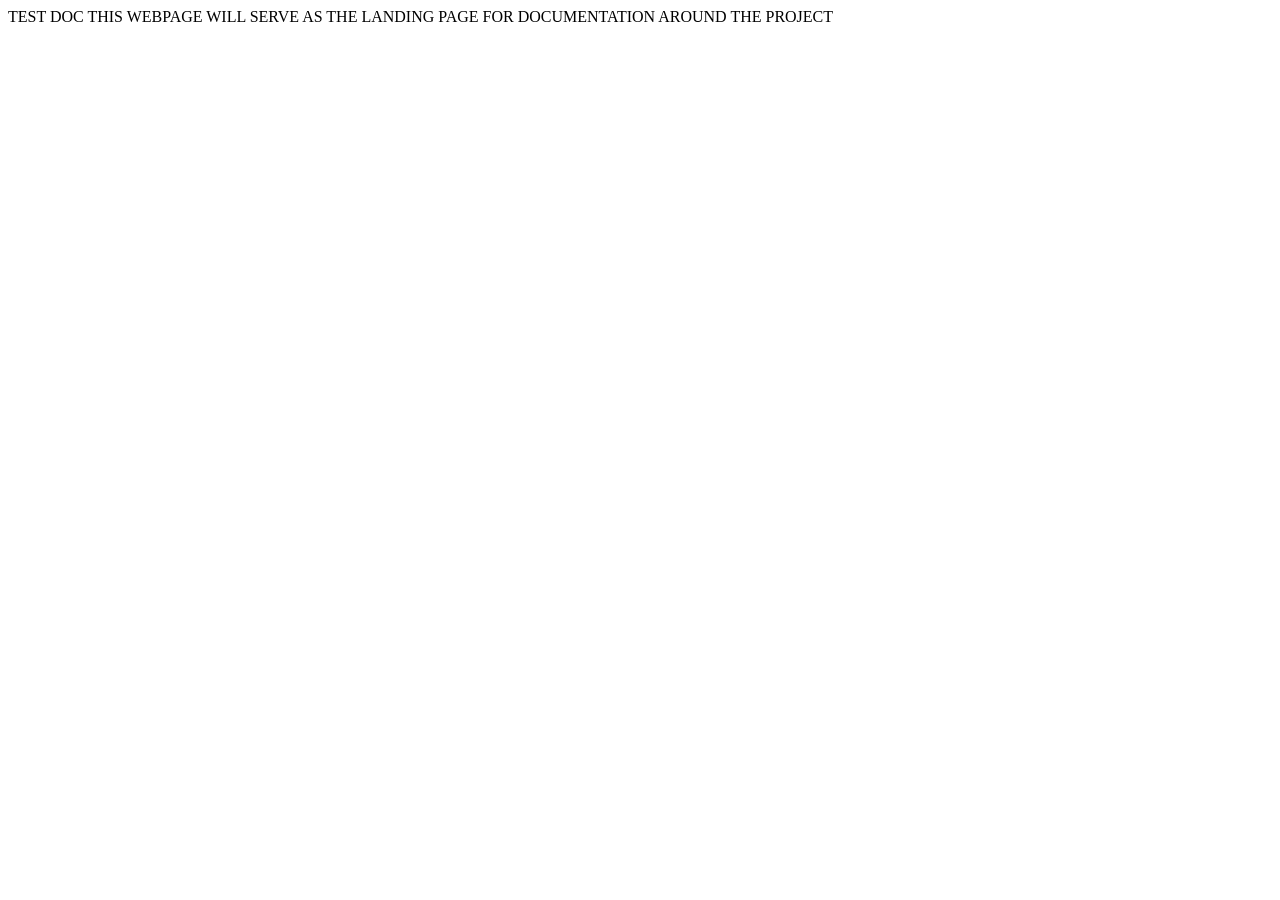
==== docs/index.html @ 394f53c7 "Update index.html" ====
<!DOCTYPE html>
<html lang="en">

<head>
    <meta charset="UTF-8">
    <meta name="viewport" content="width=device-width, initial-scale=1.0">
    <title>Capstone</title>
    <link rel="stylesheet" href="style.css">
    <link rel="icon" href="/assets/images/light_icon_48px.png">
    <link rel="icon" href="/assets/images/light_icon_48px.png" media="(prefers-color-scheme: light)">
    <link rel="icon" href="/assets/images/dark_icon_48px.png" media="(prefers-color-scheme: dark)">
</head>

<body>

    TEST DOC

    THIS WEBPAGE WILL SERVE AS THE LANDING PAGE FOR DOCUMENTATION AROUND THE PROJECT
     <script type="module" src="script.js"></script>
</body>
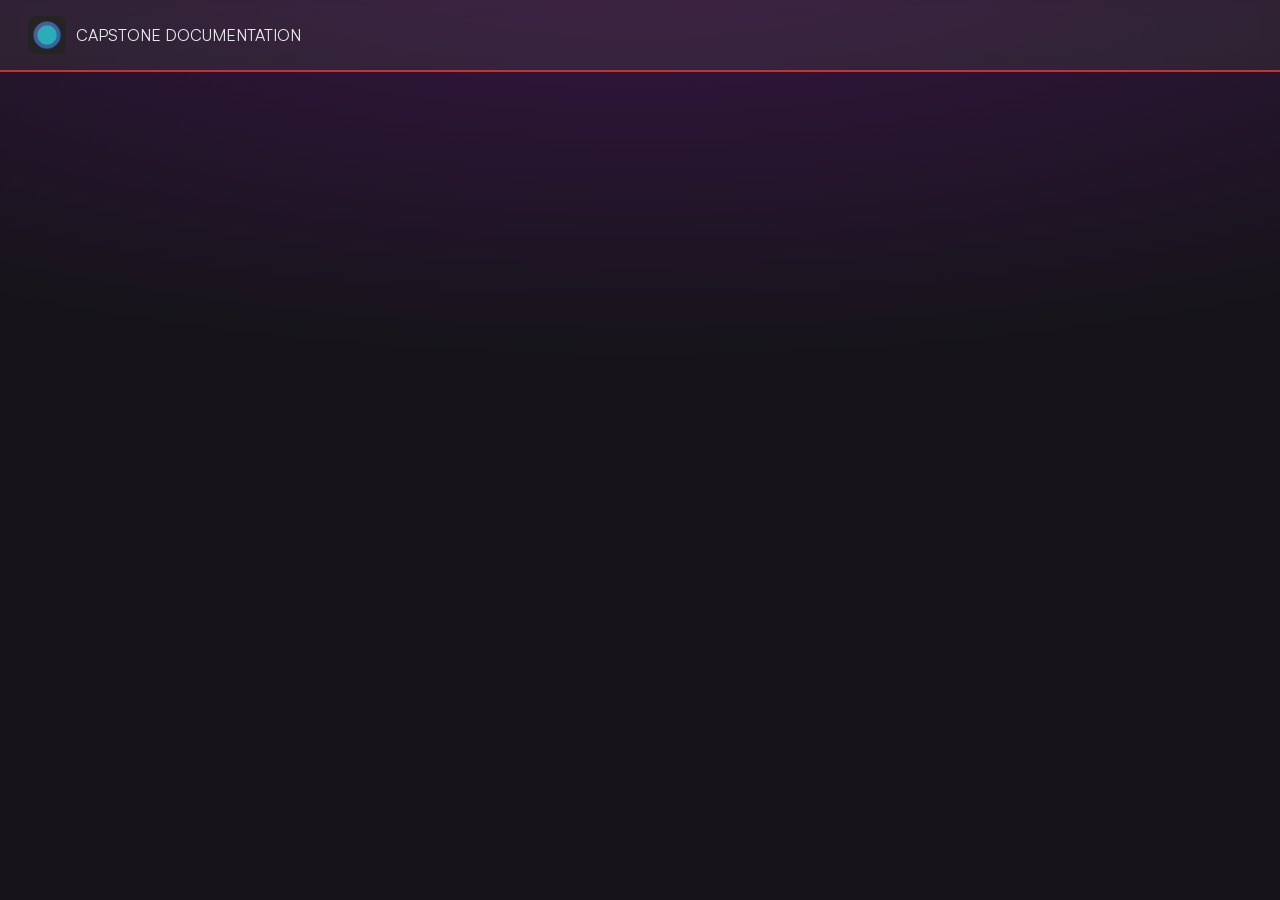
==== commit b071e836: "adding html code for site" ====
--- a/docs/index.html
+++ b/docs/index.html
@@ -5,16 +5,38 @@
     <meta charset="UTF-8">
     <meta name="viewport" content="width=device-width, initial-scale=1.0">
     <title>Capstone</title>
+
+    <link rel="stylesheet" href="config.css">
     <link rel="stylesheet" href="style.css">
-    <link rel="icon" href="/assets/images/light_icon_48px.png">
-    <link rel="icon" href="/assets/images/light_icon_48px.png" media="(prefers-color-scheme: light)">
-    <link rel="icon" href="/assets/images/dark_icon_48px.png" media="(prefers-color-scheme: dark)">
+
+    <link rel="icon" href="./assets/images/light_icon_48px.png">
+    <link rel="icon" href="./assets/images/light_icon_48px.png" media="(prefers-color-scheme: light)">
+    <link rel="icon" href="./assets/images/dark_icon_48px.png" media="(prefers-color-scheme: dark)">
 </head>
 
 <body>
 
-    TEST DOC
+    <header>
+        <div class="logo">
+            <div class="logo-icon">
+                 <img src="./assets/images/dark_icon_48px.png" alt="Logo">
+            </div>
+            <span>CAPSTONE DOCUMENTATION</span>
+        </div>
 
-    THIS WEBPAGE WILL SERVE AS THE LANDING PAGE FOR DOCUMENTATION AROUND THE PROJECT
+        <!-- <div class="search-wrap">
+        <div class="search-box">
+            <svg width="15" height="15" viewBox="0 0 24 24" fill="none" stroke="currentColor" stroke-width="2">
+            <circle cx="11" cy="11" r="7"/><line x1="21" y1="21" x2="16.65" y2="16.65"/>
+            </svg>
+            <span>Search docs...</span>
+        </div>
+        </div>
+
+        <div class="header-actions">
+        <div class="theme-toggle">☀</div>
+        </div> -->
+  </header>
+
      <script type="module" src="script.js"></script>
 </body>
--- a/docs/config.css
+++ b/docs/config.css
@@ -0,0 +1,22 @@
+/* USE THIS FILE TO EDIT GENERAL SITE AESTHETICS QUICKER */
+
+:root {
+    
+    /* CONSTANTS */
+    --BgColour01: hsl(284, 54%, 18%);
+    --BgColour02: hsl(260, 13%, 9%);
+
+    /* HEADER VALUES */
+    --HeaderFill: hsla(91, 25%, 55%, 0.1);
+    --HeaderBorderColour: hsl(0, 61%, 49%);
+    --HeaderBorderThickness: 2px;
+    --HeaderBlur: 8px;
+    --HeaderFont: Satoshi;
+    --HeaderFontWeight: 400;
+    --HeaderFontSize: 16px;
+
+    /* ASCII PREVIEW SCREEN */
+    --XXX: hsl(0, 100%, 100%);
+
+
+}
--- a/docs/style.css
+++ b/docs/style.css
@@ -0,0 +1,63 @@
+/* Add any other desired fonts here */
+
+@font-face {
+  font-family: "Satoshi";
+  src: url("./assets/fonts/Satoshi-Variable.woff2") format("woff2");
+}
+
+
+
+* {
+  box-sizing: border-box;
+  margin: 0;
+  padding: 0;
+}
+
+body {
+  background:
+    radial-gradient(ellipse 100vw 50vh at 50% -10%, var(--BgColour01), transparent 100%),
+    var(--BgColour02);
+  min-height: 100vh;
+  font-family: Satoshi;
+  color: #ece8ec;
+}
+
+header {
+  display: flex;
+  align-items: center;
+  gap: 24px;
+  padding: 16px 28px;
+  border-bottom: var(--HeaderBorderThickness) solid var(--HeaderBorderColour);
+  background: var(--HeaderFill);
+  backdrop-filter: blur(var(--HeaderBlur));
+}
+
+.logo {
+  display: flex;
+  align-items: center;
+  font-family: var(--HeaderFont);
+  gap: 10px;
+  font-size: var(--HeaderFontSize);
+  font-weight: var(--HeaderFontWeight);
+  white-space: nowrap;
+  color: #e8e8ec;
+}
+
+.logo-icon {
+  width: 38px;
+  height: 38px;
+  border-radius: 8px;
+  background: linear-gradient(135deg, #7c7ce6, #4c4ca8);
+  overflow: hidden;
+  display: flex;
+  align-items: center;
+  justify-content: center;
+  font-size: 14px;
+  flex-shrink: 0;
+}
+
+.logo-icon img {
+  width: 100%;
+  height: 100%;
+  object-fit: cover;
+}
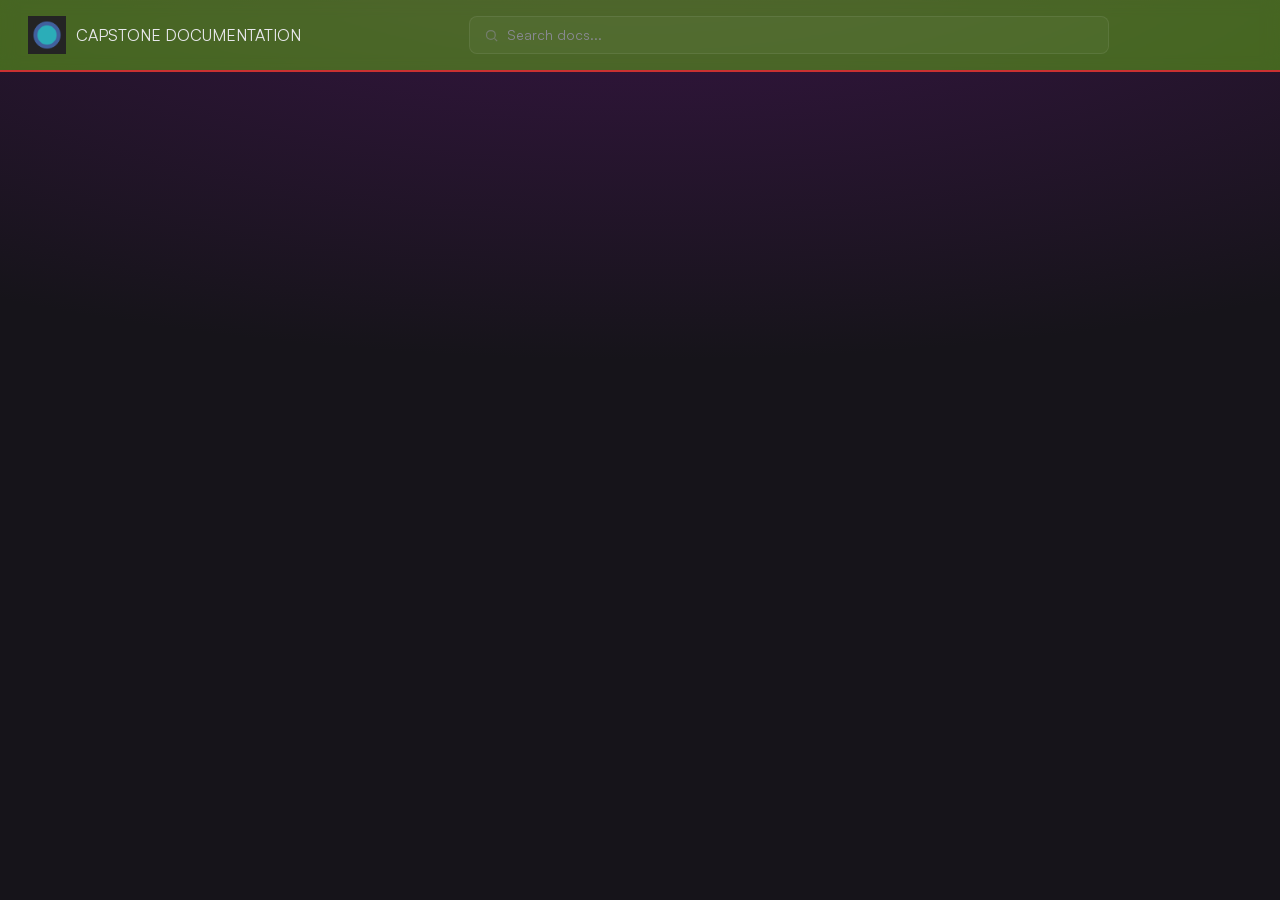
==== commit cc1f0d21: "styling" ====
--- a/docs/index.html
+++ b/docs/index.html
@@ -24,18 +24,18 @@
             <span>CAPSTONE DOCUMENTATION</span>
         </div>
 
-        <!-- <div class="search-wrap">
-        <div class="search-box">
-            <svg width="15" height="15" viewBox="0 0 24 24" fill="none" stroke="currentColor" stroke-width="2">
-            <circle cx="11" cy="11" r="7"/><line x1="21" y1="21" x2="16.65" y2="16.65"/>
-            </svg>
-            <span>Search docs...</span>
-        </div>
+        <div class="search">
+            <div class="search-box">
+                <svg width="15" height="15" viewBox="0 0 24 24" fill="none" stroke="currentColor" stroke-width="2">
+                <circle cx="11" cy="11" r="7"/><line x1="21" y1="21" x2="16.65" y2="16.65"/>
+                </svg>
+                <span>Search docs...</span>
+            </div>
         </div>
 
-        <div class="header-actions">
-        <div class="theme-toggle">☀</div>
-        </div> -->
+        <!-- <div class="header-actions">
+        <div class="theme-toggle">☀</div> -->
+        </div>
   </header>
 
      <script type="module" src="script.js"></script>
--- a/docs/config.css
+++ b/docs/config.css
@@ -7,11 +7,14 @@
     --BgColour02: hsl(260, 13%, 9%);
 
     /* HEADER VALUES */
-    --HeaderFill: hsla(91, 25%, 55%, 0.1);
+    --HeaderFill: hsla(90, 85%, 47%, 0.403);
     --HeaderBorderColour: hsl(0, 61%, 49%);
     --HeaderBorderThickness: 2px;
     --HeaderBlur: 8px;
     --HeaderFont: Satoshi;
+    --HeaderFontWeight: 400;
+    --HeaderFontSize: 16px;
+
     --HeaderFontWeight: 400;
     --HeaderFontSize: 16px;
 
--- a/docs/style.css
+++ b/docs/style.css
@@ -5,7 +5,7 @@
   src: url("./assets/fonts/Satoshi-Variable.woff2") format("woff2");
 }
 
-
+/* Constant Styles */
 
 * {
   box-sizing: border-box;
@@ -21,6 +21,8 @@
   font-family: Satoshi;
   color: #ece8ec;
 }
+
+/* Header Styles */
 
 header {
   display: flex;
@@ -46,13 +48,11 @@
 .logo-icon {
   width: 38px;
   height: 38px;
-  border-radius: 8px;
-  background: linear-gradient(135deg, #7c7ce6, #4c4ca8);
+  background: #ffffff00;
   overflow: hidden;
   display: flex;
   align-items: center;
   justify-content: center;
-  font-size: 14px;
   flex-shrink: 0;
 }
 
@@ -60,4 +60,29 @@
   width: 100%;
   height: 100%;
   object-fit: cover;
+}
+
+.search {
+  flex: 1;
+  display: flex;
+  justify-content: center;
+}
+
+.search-box {
+  width: 100%;
+  max-width: 50vw;
+  display: flex;
+  align-items: center;
+  gap: 8px;
+  padding: 9px 14px;
+  border: 1px solid rgba(255,255,255,0.08);
+  border-radius: 8px;
+  background: rgba(255,255,255,0.03);
+  color: #8a8a94;
+  font-size: 14px;
+}
+
+.search-box svg {
+  flex-shrink: 0;
+  opacity: 0.6;
 }
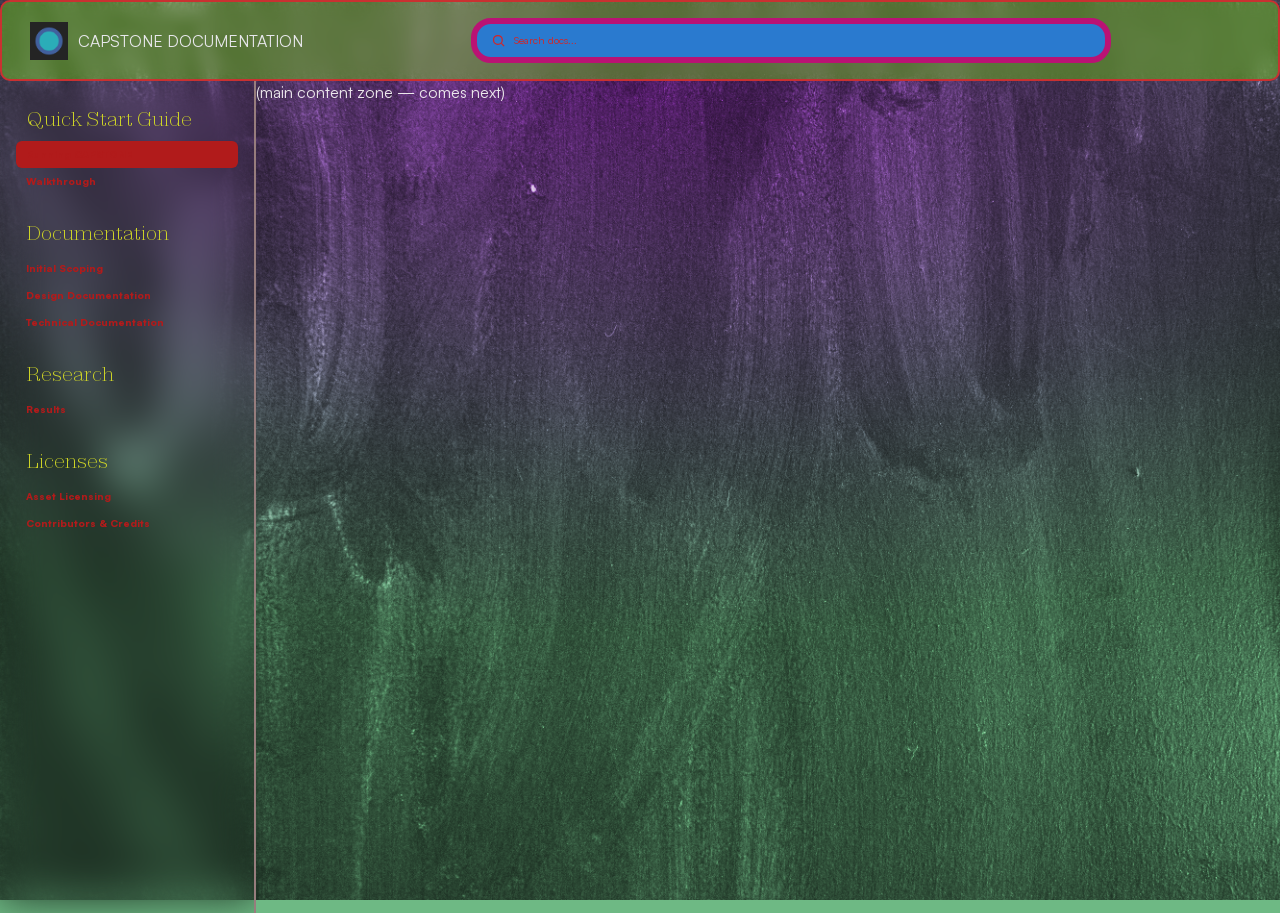
==== commit ef205625: "adding bg and editing site code" ====
--- a/docs/index.html
+++ b/docs/index.html
@@ -16,6 +16,9 @@
 
 <body>
 
+    <div class="bg-image"></div>
+    <div class="bg-overlay"></div>
+
     <header>
         <div class="logo">
             <div class="logo-icon">
@@ -32,11 +35,43 @@
                 <span>Search docs...</span>
             </div>
         </div>
+    </header>
 
-        <!-- <div class="header-actions">
-        <div class="theme-toggle">☀</div> -->
-        </div>
-  </header>
+    <div class="content">
+
+        <aside class="sidebar">
+
+            <div class="nav-group">
+            <div class="nav-group-title">Quick Start Guide</div>
+            <a href="#" class="nav-link active" data-page="introduction">Running CAPSTONE</a>
+            <a href="#" class="nav-link" data-page="project-setup">Walkthrough</a>
+            </div>
+
+            <div class="nav-group">
+            <div class="nav-group-title">Documentation</div>
+            <a href="#" class="nav-link" data-page="player-controller">Initial Scoping</a>          
+            <a href="#" class="nav-link" data-page="player-controller">Design Documentation</a>
+            <a href="#" class="nav-link" data-page="inventory">Technical Documentation</a>
+            </div>
+
+            <div class="nav-group">
+            <div class="nav-group-title">Research</div>
+            <a href="#" class="nav-link" data-page="level-design">Results</a>
+            </div>
+
+            <div class="nav-group">
+            <div class="nav-group-title">Licenses</div>
+            <a href="#" class="nav-link" data-page="level-design">Asset Licensing</a>
+            <a href="#" class="nav-link" data-page="build-process">Contributors & Credits</a>
+            </div>
+
+        </aside>
+
+        <main class="placeholder">
+            (main content zone — comes next)
+        </main>
+
+    </div>
 
      <script type="module" src="script.js"></script>
 </body>
--- a/docs/config.css
+++ b/docs/config.css
@@ -1,25 +1,48 @@
-/* USE THIS FILE TO EDIT GENERAL SITE AESTHETICS QUICKER */
+/* WILL USE THIS FILE TO EDIT GENERAL SITE AESTHETICS QUICKER */
 
 :root {
     
     /* CONSTANTS */
-    --BgColour01: hsl(284, 54%, 18%);
-    --BgColour02: hsl(260, 13%, 9%);
+    --BgColour01: hsl(283, 57%, 46%);
+    --BgColour02: hsl(137, 35%, 58%);
 
     /* HEADER VALUES */
     --HeaderFill: hsla(90, 85%, 47%, 0.403);
+    --HeaderBorderRadius: 10px;
     --HeaderBorderColour: hsl(0, 61%, 49%);
     --HeaderBorderThickness: 2px;
     --HeaderBlur: 8px;
-    --HeaderFont: Satoshi;
-    --HeaderFontWeight: 400;
-    --HeaderFontSize: 16px;
+    --HeaderFont: "Satoshi";
+    
+    --LogoFontWeight: 400;
+    --LogoFontSize: 16px;
 
-    --HeaderFontWeight: 400;
-    --HeaderFontSize: 16px;
+    --SearchFill: hsl(211, 66%, 49%);
+    --SearchFontColour: hsl(0, 71%, 49%);
+    --SearchFontSize: 10px;
+    --SearchBorderThickness: 6px;
+    --SearchBorderColour: hsl(325, 82%, 40%);
+    --SearchBorderRadius: 20px;
 
-    /* ASCII PREVIEW SCREEN */
-    --XXX: hsl(0, 100%, 100%);
+    /* Sidebar */
+    --SidebarWidth: 20vw;
+    --SidebarBlur: 20px;
+    --SidebarLineWidth: 2px;
+    --SidebarLineColour: hsl(0, 11%, 54%);
 
+    --SubtitleFont: "Zodiak";
+    --SubtitleFontSize: 20px;
+    --SubtitleFontWeight: 100;
+    --SubtitleFontColour: hsl(62, 69%, 49%);
+
+    --LinkFont: "Satoshi";
+    --LinkFontSize: 10px;
+    --LinkFontWeight: 900;
+    --LinkFontColour: hsl(0, 74%, 40%);
+
+    --LinkHoverBackgroundColour: hsl(0, 74%, 40%);
+    --LinkHoverColour: hsl(0, 74%, 40%);
+    --LinkActiveBackgroundColour: hsl(0, 74%, 40%);
+    --LinkActiveColour: hsl(0, 74%, 40%);
 
 }
--- a/docs/style.css
+++ b/docs/style.css
@@ -3,6 +3,11 @@
 @font-face {
   font-family: "Satoshi";
   src: url("./assets/fonts/Satoshi-Variable.woff2") format("woff2");
+}
+
+@font-face {
+  font-family: "Zodiak";
+  src: url("./assets/fonts/Zodiak-Variable.woff2") format("woff2");
 }
 
 /* Constant Styles */
@@ -22,14 +27,33 @@
   color: #ece8ec;
 }
 
+/* Background Image */
+
+.bg-image {
+  position: fixed;
+  inset: 0;
+  background: url(./assets/images/bg_texture.jpg) center / cover no-repeat;
+  filter: contrast(0.8);
+  z-index: -2;
+}
+
+.bg-overlay {
+  position: fixed;
+  inset: 0;
+  background: radial-gradient(ellipse 100vw 60vh at 50% 10%, var(--BgColour01), transparent 100%), var(--BgColour02);
+  mix-blend-mode: overlay;
+  z-index: -1;
+}
+
 /* Header Styles */
 
 header {
   display: flex;
   align-items: center;
-  gap: 24px;
+  border-radius: var(--HeaderBorderRadius);
+  gap: 28px;
   padding: 16px 28px;
-  border-bottom: var(--HeaderBorderThickness) solid var(--HeaderBorderColour);
+  border: var(--HeaderBorderThickness) solid var(--HeaderBorderColour);
   background: var(--HeaderFill);
   backdrop-filter: blur(var(--HeaderBlur));
 }
@@ -39,8 +63,8 @@
   align-items: center;
   font-family: var(--HeaderFont);
   gap: 10px;
-  font-size: var(--HeaderFontSize);
-  font-weight: var(--HeaderFontWeight);
+  font-size: var(--LogoFontSize);
+  font-weight: var(--LogoFontWeight);
   white-space: nowrap;
   color: #e8e8ec;
 }
@@ -75,14 +99,66 @@
   align-items: center;
   gap: 8px;
   padding: 9px 14px;
-  border: 1px solid rgba(255,255,255,0.08);
-  border-radius: 8px;
-  background: rgba(255,255,255,0.03);
-  color: #8a8a94;
-  font-size: 14px;
+  border: var(--SearchBorderThickness) solid var(--SearchBorderColour);
+  border-radius: var(--SearchBorderRadius);
+  background: var(--SearchFill);
+  color: var(--SearchFontColour);
+  font-size: var(--SearchFontSize);
+  font-family: var(--HeaderFont);
 }
 
 .search-box svg {
   flex-shrink: 0;
-  opacity: 0.6;
-}+  opacity: 1;
+}
+
+/* Main Content Styles */
+
+.content {
+  display: flex;
+}
+
+.sidebar {
+  width: var(--SidebarWidth);
+  flex-shrink: 0;
+  backdrop-filter: blur(var(--SidebarBlur));
+  padding: 24px 16px;
+  border-right: var(--SidebarLineWidth) solid var(--SidebarLineColour);
+  min-height: calc(100vh - 68px);
+}
+
+.nav-group {
+  margin-bottom: 24px;
+}
+
+.nav-group-title {
+  font-family: var(--SubtitleFont);
+  font-size: var(--SubtitleFontSize);
+  font-weight: var(--SubtitleFontWeight);
+  color: var(--SubtitleFontColour);
+  margin-bottom: 8px;
+  padding: 0 10px;
+}
+
+.nav-link {
+  display: block;
+  padding: 7px 10px;
+  border-radius: 6px;
+  font-family: var(--LinkFont);
+  font-size: var(--LinkFontSize);
+  font-weight: var(--LinkFontWeight);
+  color: var(--LinkFontColour);
+  text-decoration: none;
+  cursor: pointer;
+}
+
+.nav-link:hover {
+  background: var(--LinkHoverBackgroundColour);
+  color: var(--LinkHoverColour)
+}
+
+.nav-link.active {
+  background: var(--LinkActiveBackgroundColour);
+  color: var(--LinkActiveColour);
+  font-weight: 900;
+}
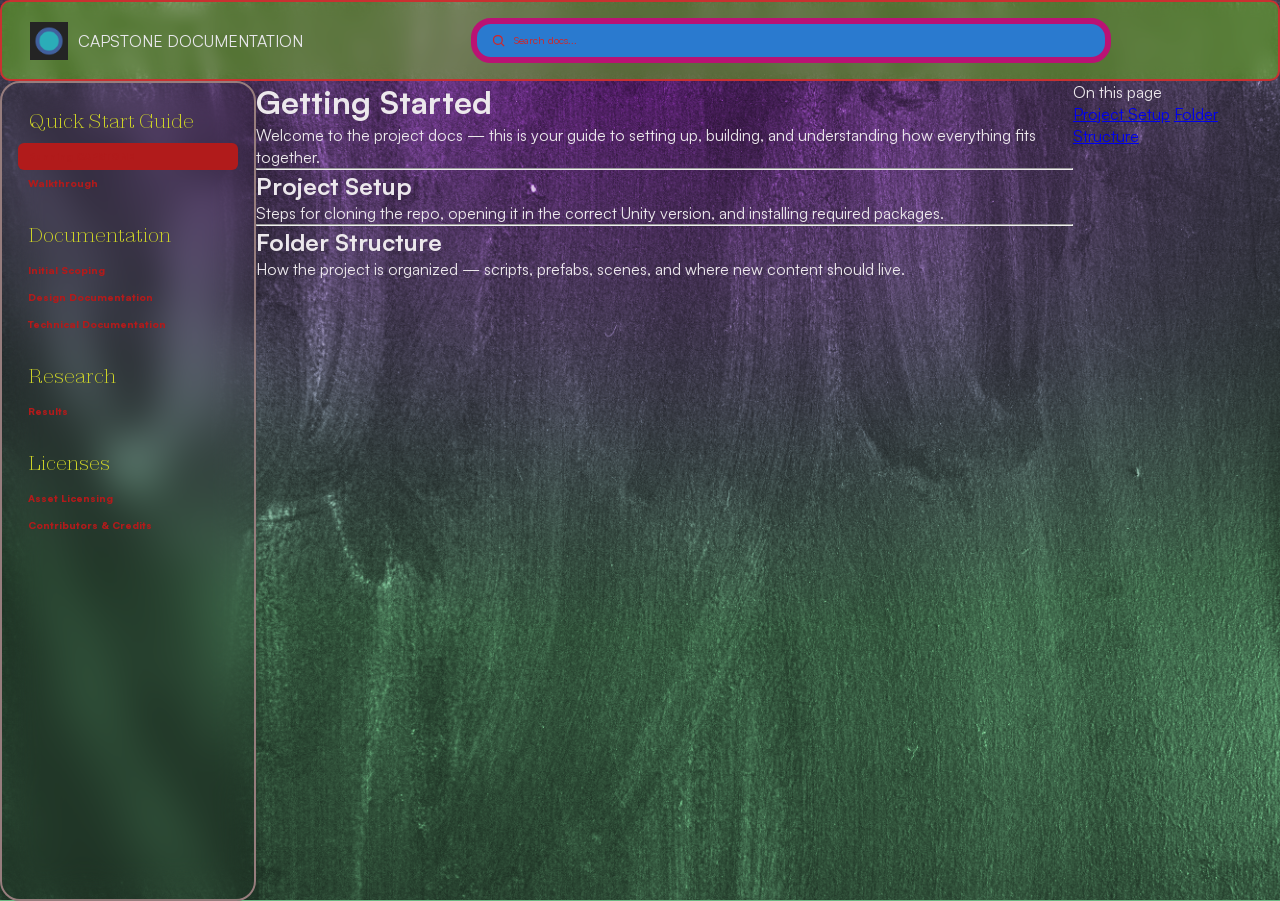
==== commit b02f5eeb: "reformattinig for links" ====
--- a/docs/index.html
+++ b/docs/index.html
@@ -37,7 +37,7 @@
         </div>
     </header>
 
-    <div class="content">
+    <div class="side-content">
 
         <aside class="sidebar">
 
@@ -67,9 +67,39 @@
 
         </aside>
 
-        <main class="placeholder">
-            (main content zone — comes next)
+        <main class="content">
+
+            <h1 class="page-title">Getting Started</h1>
+
+            <p class="body-text">
+                Welcome to the project docs — this is your guide to setting up, building, and understanding how everything fits together.
+            </p>
+
+            <hr class="divider">
+
+            <section class="doc-section" id="project-setup">
+                <h2>Project Setup</h2>
+                <p class="body-text">
+                Steps for cloning the repo, opening it in the correct Unity version, and installing required packages.
+                </p>
+            </section>
+
+            <hr class="divider">
+
+            <section class="doc-section" id="folder-structure">
+                <h2>Folder Structure</h2>
+                <p class="body-text">
+                How the project is organized — scripts, prefabs, scenes, and where new content should live.
+                </p>
+            </section>
+
         </main>
+
+        <aside class="page-nav">
+        <div class="page-nav-title">On this page</div>
+        <a href="#project-setup" class="page-nav-link">Project Setup</a>
+        <a href="#folder-structure" class="page-nav-link">Folder Structure</a>
+        </aside>
 
     </div>
 
--- a/docs/config.css
+++ b/docs/config.css
@@ -29,6 +29,7 @@
     --SidebarBlur: 20px;
     --SidebarLineWidth: 2px;
     --SidebarLineColour: hsl(0, 11%, 54%);
+    --SidebarRadius: 20px;
 
     --SubtitleFont: "Zodiak";
     --SubtitleFontSize: 20px;
--- a/docs/style.css
+++ b/docs/style.css
@@ -114,7 +114,7 @@
 
 /* Main Content Styles */
 
-.content {
+.side-content {
   display: flex;
 }
 
@@ -123,8 +123,9 @@
   flex-shrink: 0;
   backdrop-filter: blur(var(--SidebarBlur));
   padding: 24px 16px;
-  border-right: var(--SidebarLineWidth) solid var(--SidebarLineColour);
-  min-height: calc(100vh - 68px);
+  border-radius: var(--SidebarRadius);
+  border: var(--SidebarLineWidth) solid var(--SidebarLineColour);
+  min-height: calc(100vh - 80px);
 }
 
 .nav-group {
@@ -162,3 +163,4 @@
   color: var(--LinkActiveColour);
   font-weight: 900;
 }
+
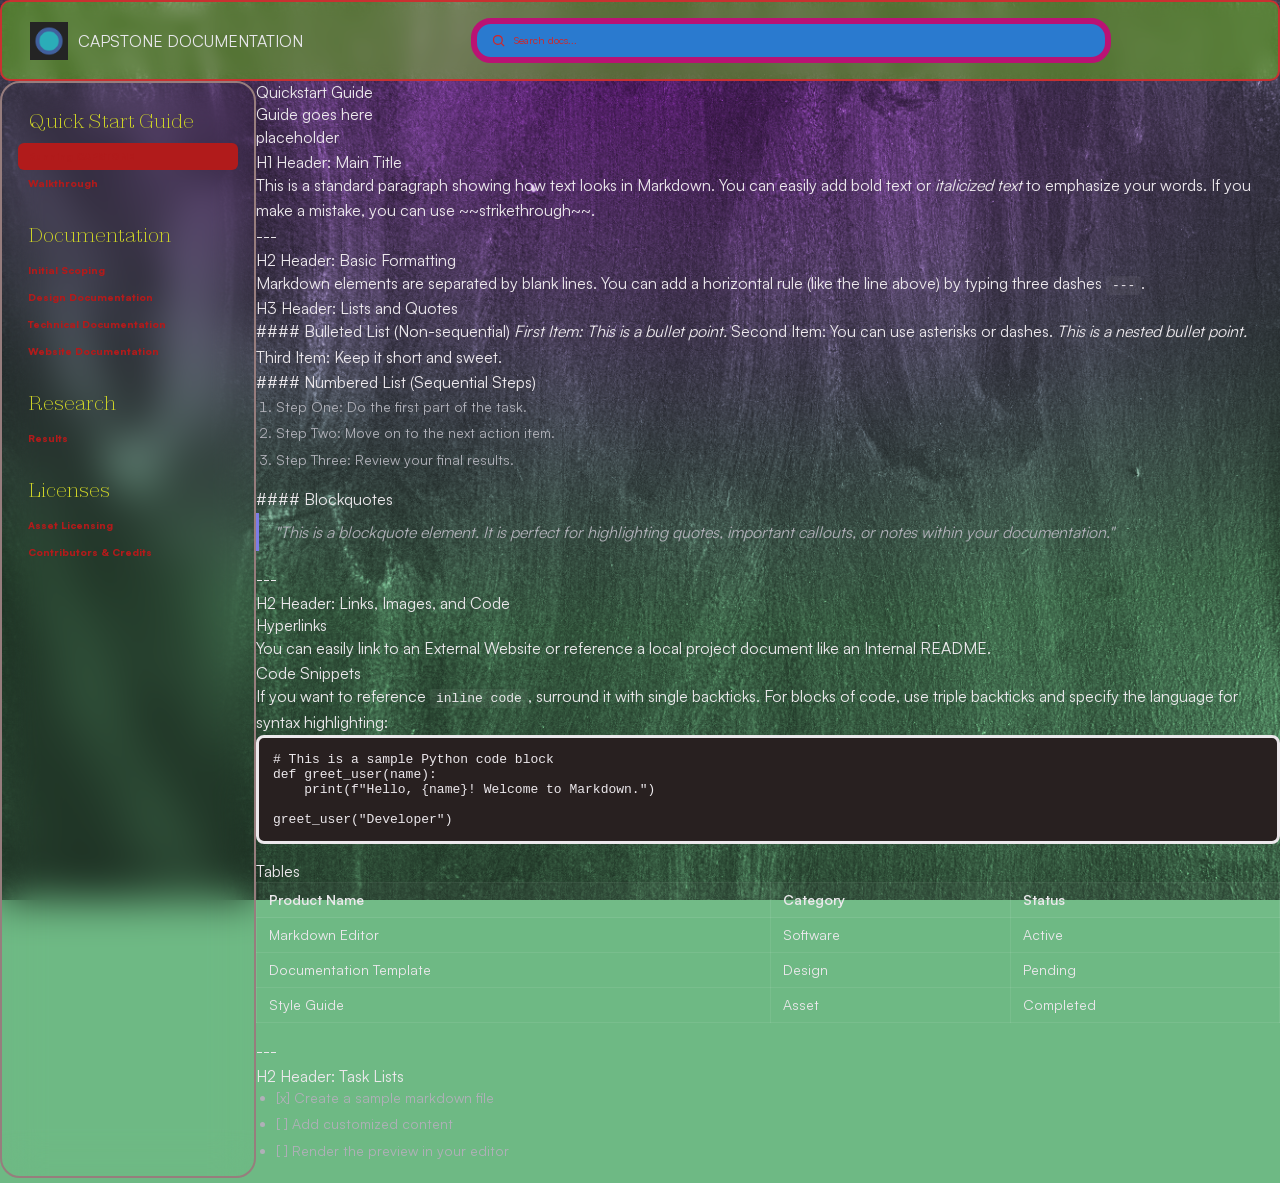
==== commit b0dc13ac: "adding md file parsing" ====
--- a/docs/index.html
+++ b/docs/index.html
@@ -43,63 +43,34 @@
 
             <div class="nav-group">
             <div class="nav-group-title">Quick Start Guide</div>
-            <a href="#" class="nav-link active" data-page="introduction">Running CAPSTONE</a>
-            <a href="#" class="nav-link" data-page="project-setup">Walkthrough</a>
+            <a href="#" class="nav-link active" data-page="quickstart">Running CAPSTONE</a>
+            <a href="#" class="nav-link" data-page="XXXXX">Walkthrough</a>
             </div>
 
             <div class="nav-group">
             <div class="nav-group-title">Documentation</div>
-            <a href="#" class="nav-link" data-page="player-controller">Initial Scoping</a>          
-            <a href="#" class="nav-link" data-page="player-controller">Design Documentation</a>
-            <a href="#" class="nav-link" data-page="inventory">Technical Documentation</a>
+            <a href="#" class="nav-link" data-page="scope">Initial Scoping</a>          
+            <a href="#" class="nav-link" data-page="XXXXX">Design Documentation</a>
+            <a href="#" class="nav-link" data-page="XXXXX">Technical Documentation</a>
+            <a href="#" class="nav-link" data-page="webdoc">Website Documentation</a>
             </div>
 
             <div class="nav-group">
             <div class="nav-group-title">Research</div>
-            <a href="#" class="nav-link" data-page="level-design">Results</a>
+            <a href="#" class="nav-link" data-page="research">Results</a>
             </div>
 
             <div class="nav-group">
             <div class="nav-group-title">Licenses</div>
-            <a href="#" class="nav-link" data-page="level-design">Asset Licensing</a>
-            <a href="#" class="nav-link" data-page="build-process">Contributors & Credits</a>
+            <a href="#" class="nav-link" data-page="licenses">Asset Licensing</a>
+            <a href="#" class="nav-link" data-page="credits">Contributors & Credits</a>
             </div>
 
         </aside>
 
-        <main class="content">
-
-            <h1 class="page-title">Getting Started</h1>
-
-            <p class="body-text">
-                Welcome to the project docs — this is your guide to setting up, building, and understanding how everything fits together.
-            </p>
-
-            <hr class="divider">
-
-            <section class="doc-section" id="project-setup">
-                <h2>Project Setup</h2>
-                <p class="body-text">
-                Steps for cloning the repo, opening it in the correct Unity version, and installing required packages.
-                </p>
-            </section>
-
-            <hr class="divider">
-
-            <section class="doc-section" id="folder-structure">
-                <h2>Folder Structure</h2>
-                <p class="body-text">
-                How the project is organized — scripts, prefabs, scenes, and where new content should live.
-                </p>
-            </section>
-
+        <main class="content" id="content">
+        Loading...
         </main>
-
-        <aside class="page-nav">
-        <div class="page-nav-title">On this page</div>
-        <a href="#project-setup" class="page-nav-link">Project Setup</a>
-        <a href="#folder-structure" class="page-nav-link">Folder Structure</a>
-        </aside>
 
     </div>
 
--- a/docs/config.css
+++ b/docs/config.css
@@ -46,4 +46,37 @@
     --LinkActiveBackgroundColour: hsl(0, 74%, 40%);
     --LinkActiveColour: hsl(0, 74%, 40%);
 
+    /* MD Content */
+    --Content-Font: "Satoshi";
+    
+    --Content-Header-Colour: ;
+
+    --Content-Header1-Size: ;
+    --Content-Header1-Weight: ;
+    --Content-Header1-Margin: ;
+
+    --Content-Header2-Size: ;
+    --Content-Header2-Weight: ;
+    --Content-Header2-MarginTop: ;
+
+    --Content-Header3-Size: ;
+    --Content-Header3-Weight: ;
+    --Content-Header3-MarginTop: ;
+    --Content-Header3-MarginBottom: ;
+
+    --Content-Paragraph-Size: ;
+    --Content-Paragraph-Colour: ;
+    --Content-Paragraph-MaxWidth: ;
+    --Content-Paragraph-MarginBottom: ;
+
+    --Content-Links-Colour: ;
+    --Content-Links-HoverColour: ;
+
+    --Content-Bold-Colour: ;
+    --Content-Bold-Weight: ;
+
+    --Content-Code-Background: hsl(0, 11%, 14%) ;
+    --Content-Code-BorderColour: ;
+    --Content-Code-BorderWeight: ;
+
 }
--- a/docs/style.css
+++ b/docs/style.css
@@ -164,3 +164,119 @@
   font-weight: 900;
 }
 
+/* MD File Content */
+
+.content {
+  font-family: var(--Content-Font);
+}
+
+.content h1 {
+  font-size: var(--Content-Header1-Size);
+  font-weight: var(--Content-Header1-Weight);
+  margin-bottom: var(--Content-Header1-Margin);
+  color: var(--Content-Header-Colour);
+}
+
+.content h2 {
+  font-size: var(--Content-Header2-Size);
+  font-weight: var(--Content-Header2-Weight);
+  margin: var(--Content-Header2-MarginTop), 0, var(--Content-Header2-MarginBottom);
+}
+
+.content h3 {
+  font-size: var(--Content-Header3-Size);
+  font-weight: var(--Content-Header3-Weight);
+  margin: var(--Content-Header3-MarginTop), 0, var(--Content-Header3-MarginBottom);
+}
+
+.content p {
+  font-size: var(--Content-Paragraph-Size);
+  line-height: 1.6;
+  color: var(--Content-Paragraph-Colour);
+  max-width: var(--Content-Paragraph-MaxWidth);
+  margin-bottom: var(--Content-Paragraph-MarginBottom);
+}
+
+.content a {
+  color: var(--Content-Links-Colour);
+  text-decoration: none;
+}
+
+.content a:hover {
+  text-decoration: underline;
+  color: var(--Content-Links-HoverColour);
+}
+
+.content strong {
+  color: var(--Content-Bold-Colour);
+  font-weight: var(--Content-Bold-Weight);
+}
+
+.content em {
+  font-style: italic;
+}
+
+.content pre {
+  background: var(--Content-Code-Background);
+  border: var(--Content-Code-BorderWeight) solid var(--Content-Code-BorderColour);
+  border-radius: 8px;
+  padding: 14px;
+  overflow-x: auto;
+  margin-bottom: 16px;
+}
+
+.content code {
+  font-family: "Courier New", monospace;
+  font-size: 13px;
+}
+
+.content p code {
+  background: rgba(255,255,255,0.06);
+  padding: 2px 6px;
+  border-radius: 4px;
+}
+
+.content blockquote {
+  border-left: 3px solid #7c7ce6;
+  padding: 8px 16px;
+  margin-bottom: 16px;
+  color: #b0b0b8;
+  font-style: italic;
+}
+
+.content table {
+  border-collapse: collapse;
+  width: 100%;
+  margin-bottom: 16px;
+  font-size: 14px;
+}
+
+.content th,
+.content td {
+  border: 1px solid rgba(255,255,255,0.08);
+  padding: 8px 12px;
+  text-align: left;
+}
+
+.content th {
+  background: rgba(255,255,255,0.03);
+  font-weight: 600;
+}
+
+.content ul,
+.content ol {
+  margin: 0 0 16px 20px;
+  color: #b0b0b8;
+  font-size: 14px;
+  line-height: 1.6;
+}
+
+.content li {
+  margin-bottom: 4px;
+}
+
+.content img {
+  max-width: 100%;
+  border-radius: 8px;
+  margin-bottom: 16px;
+}
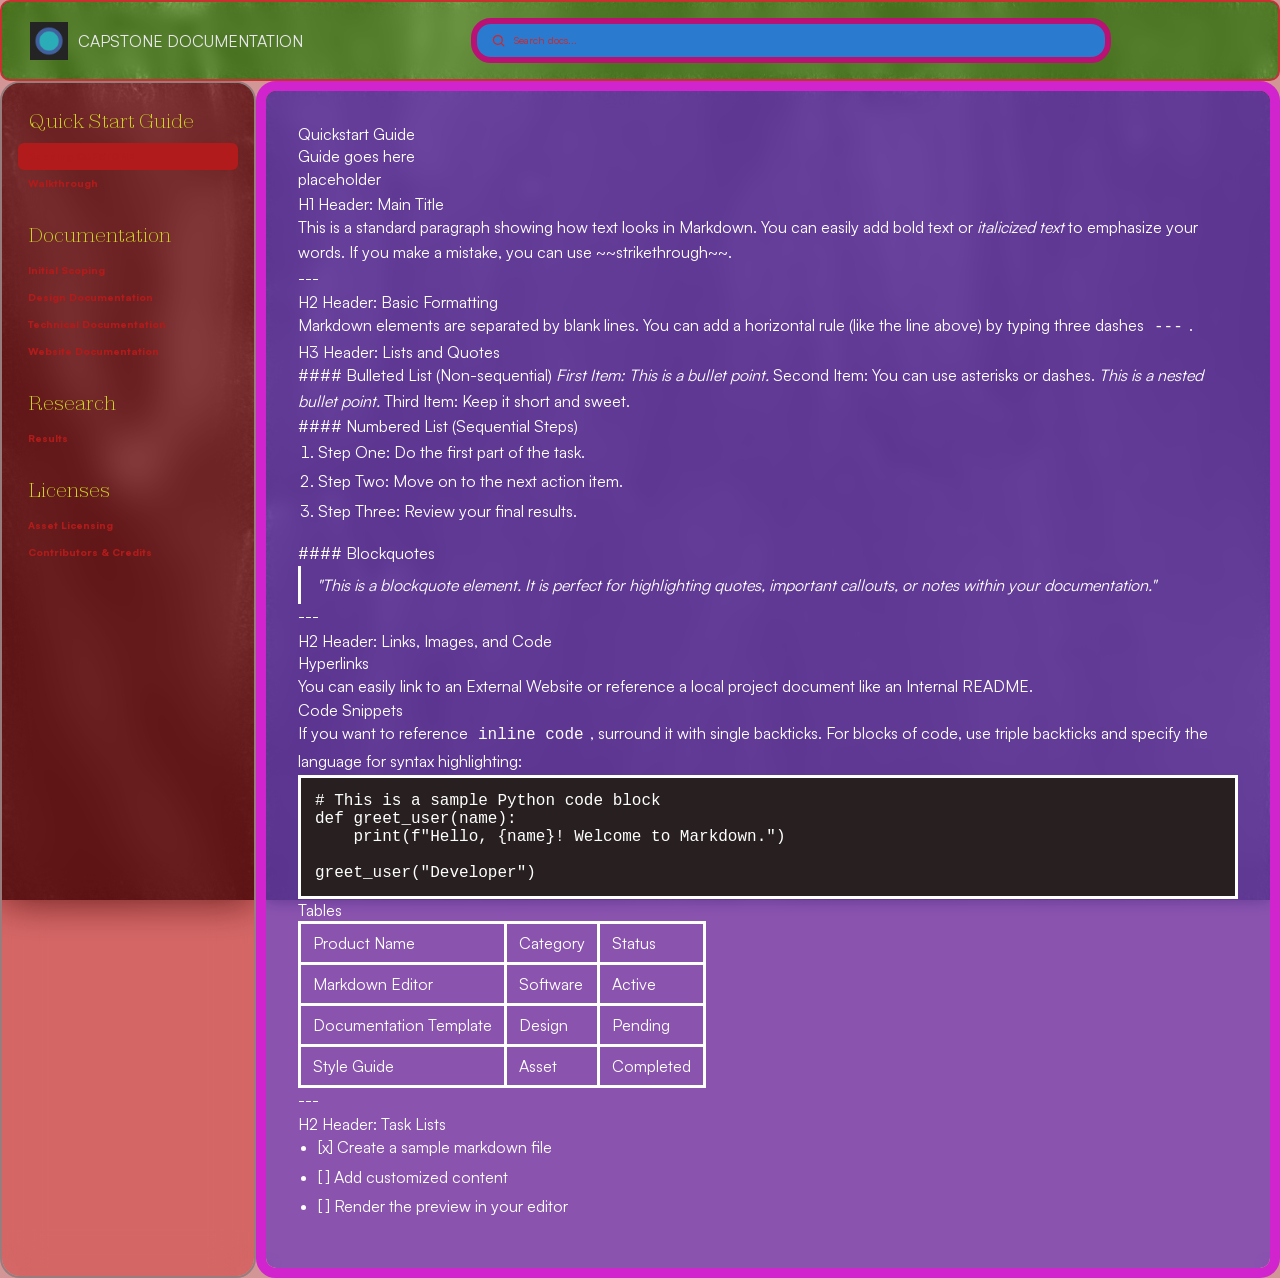
==== commit db8d6c4a: "finished adding css and config presets" ====
--- a/docs/index.html
+++ b/docs/index.html
@@ -15,9 +15,6 @@
 </head>
 
 <body>
-
-    <div class="bg-image"></div>
-    <div class="bg-overlay"></div>
 
     <header>
         <div class="logo">
--- a/docs/config.css
+++ b/docs/config.css
@@ -3,11 +3,12 @@
 :root {
     
     /* CONSTANTS */
-    --BgColour01: hsl(283, 57%, 46%);
-    --BgColour02: hsl(137, 35%, 58%);
+    --BaseColour: hsla(0, 47%, 47%, 0.545);
+    --HeaderBackground: hsla(90, 85%, 47%, 0.403);
+    --ContentBackground: hsla(266, 49%, 48%, 0.752);
+    --SidebarBackground: hsla(0, 73%, 49%, 0.405) ;
 
     /* HEADER VALUES */
-    --HeaderFill: hsla(90, 85%, 47%, 0.403);
     --HeaderBorderRadius: 10px;
     --HeaderBorderColour: hsl(0, 61%, 49%);
     --HeaderBorderThickness: 2px;
@@ -27,8 +28,8 @@
     /* Sidebar */
     --SidebarWidth: 20vw;
     --SidebarBlur: 20px;
-    --SidebarLineWidth: 2px;
-    --SidebarLineColour: hsl(0, 11%, 54%);
+    --SidebarBorderWidth: 2px;
+    --SidebarBorderColour: hsl(0, 11%, 54%);
     --SidebarRadius: 20px;
 
     --SubtitleFont: "Zodiak";
@@ -46,9 +47,14 @@
     --LinkActiveBackgroundColour: hsl(0, 74%, 40%);
     --LinkActiveColour: hsl(0, 74%, 40%);
 
-    /* MD Content */
+    /* MD Content text formatting and styles*/
     --Content-Font: "Satoshi";
-    
+    --Content-BorderWeight: 10px;
+    --Content-BorderColour: hsl(301, 71%, 48%);
+    --Content-Radius: 20px;
+
+    --Content-Blur: 8px;
+
     --Content-Header-Colour: ;
 
     --Content-Header1-Size: ;
@@ -78,5 +84,30 @@
     --Content-Code-Background: hsl(0, 11%, 14%) ;
     --Content-Code-BorderColour: ;
     --Content-Code-BorderWeight: ;
+    --Content-Code-Radius: ;
+    --Content-Code-MarginBottom: ;
+    --Content-Code-FontSize: ;
+
+    --Content-InlineCode-Background: ;
+    --Content-InlineCode-Radius: ;
+
+    --Content-Blockquote-LineColour: ;
+    --Content-Blockquote-LineThickness: ;
+    --Content-Blockquote-MarginBottom: ;
+    --Content-Blockquote-Colour: ;
+
+    --Content-Table-Width: ;
+    --Content-Table-MarginBottom: ;
+    --Content-Table-FontSize: ;
+    
+    --Content-Table-BorderThickness: ;
+    --Content-Table-BorderColour: ;
+    --Content-Table-Background: ;
+    --Content-Table-HeaderWeight: ;
+
+    --Content-List-Colour: ;
+    --Content-List-FontSize: ;
+
+    --Content-Image-Radius: ;
 
 }
--- a/docs/style.css
+++ b/docs/style.css
@@ -19,31 +19,13 @@
 }
 
 body {
-  background:
-    radial-gradient(ellipse 100vw 50vh at 50% -10%, var(--BgColour01), transparent 100%),
-    var(--BgColour02);
   min-height: 100vh;
   font-family: Satoshi;
-  color: #ece8ec;
-}
-
-/* Background Image */
-
-.bg-image {
-  position: fixed;
-  inset: 0;
-  background: url(./assets/images/bg_texture.jpg) center / cover no-repeat;
-  filter: contrast(0.8);
-  z-index: -2;
-}
-
-.bg-overlay {
-  position: fixed;
-  inset: 0;
-  background: radial-gradient(ellipse 100vw 60vh at 50% 10%, var(--BgColour01), transparent 100%), var(--BgColour02);
-  mix-blend-mode: overlay;
-  z-index: -1;
-}
+  background: var(--BaseColour);
+  color: #ffffff;
+}
+
+
 
 /* Header Styles */
 
@@ -54,7 +36,8 @@
   gap: 28px;
   padding: 16px 28px;
   border: var(--HeaderBorderThickness) solid var(--HeaderBorderColour);
-  background: var(--HeaderFill);
+  position: relative;
+  overflow: hidden;
   backdrop-filter: blur(var(--HeaderBlur));
 }
 
@@ -124,8 +107,11 @@
   backdrop-filter: blur(var(--SidebarBlur));
   padding: 24px 16px;
   border-radius: var(--SidebarRadius);
-  border: var(--SidebarLineWidth) solid var(--SidebarLineColour);
+  border: var(--SidebarBorderWidth) solid var(--SidebarBorderColour);
   min-height: calc(100vh - 80px);
+
+  position: relative;
+  overflow: hidden;
 }
 
 .nav-group {
@@ -168,6 +154,18 @@
 
 .content {
   font-family: var(--Content-Font);
+  flex: 1;
+  margin: 0px;
+  padding: 32px;
+  min-width: 0;
+  border-style: solid;
+  border-width: var(--Content-BorderWeight);
+  border-color: var(--Content-BorderColour);
+  border-radius: var(--Content-Radius);
+  backdrop-filter: blur(var(--Content-Blur));
+
+  position: relative;
+  overflow: hidden;
 }
 
 .content h1 {
@@ -219,55 +217,55 @@
 .content pre {
   background: var(--Content-Code-Background);
   border: var(--Content-Code-BorderWeight) solid var(--Content-Code-BorderColour);
-  border-radius: 8px;
+  border-radius: var(--Content-Code-Radius);
   padding: 14px;
   overflow-x: auto;
-  margin-bottom: 16px;
+  margin-bottom: var(--Content-Code-MarginBottom);
 }
 
 .content code {
   font-family: "Courier New", monospace;
-  font-size: 13px;
+  font-size:  var(--Content-Code-FontSize);
 }
 
 .content p code {
-  background: rgba(255,255,255,0.06);
+  background: var(--Content-InlineCode-Background);
   padding: 2px 6px;
-  border-radius: 4px;
+  border-radius: var(--Content-InlineCode-Radius);
 }
 
 .content blockquote {
-  border-left: 3px solid #7c7ce6;
+  border-left: var(--Content-Blockquote-LineThickness) solid var(--Content-Blockquote-LineColour);
   padding: 8px 16px;
-  margin-bottom: 16px;
-  color: #b0b0b8;
+  margin-bottom: var(--Content-Blockquote-MarginBottom);
+  color: var(--Content-Blockquote-Colour);
   font-style: italic;
 }
 
 .content table {
   border-collapse: collapse;
-  width: 100%;
-  margin-bottom: 16px;
-  font-size: 14px;
+  width: var(--Content-Table-Width);
+  margin-bottom: var(--Content-Table-MarginBottom);
+  font-size: var(--Content-Table-FontSize);
 }
 
 .content th,
 .content td {
-  border: 1px solid rgba(255,255,255,0.08);
+  border: var(--Content-Table-BorderThickness) solid var(--Content-Table-BorderColour);
   padding: 8px 12px;
   text-align: left;
 }
 
 .content th {
-  background: rgba(255,255,255,0.03);
-  font-weight: 600;
+  background: var(--Content-Table-Background);
+  font-weight: var(--Content-Table-HeaderWeight);
 }
 
 .content ul,
 .content ol {
   margin: 0 0 16px 20px;
-  color: #b0b0b8;
-  font-size: 14px;
+  color: var(--Content-List-Colour);
+  font-size: var(--Content-List-FontSize);
   line-height: 1.6;
 }
 
@@ -277,6 +275,45 @@
 
 .content img {
   max-width: 100%;
-  border-radius: 8px;
+  border-radius: var(--Content-Image-Radius);
   margin-bottom: 16px;
+}
+
+/* TRIMMING BG IMAGE */
+
+  header::before,
+.sidebar::before,
+.content::before {
+  content: "";
+  position: absolute;
+  inset: 0;
+  z-index: -2;
+  background: url("./assets/images/bg_texture.jpg") center / cover no-repeat fixed;
+}
+
+header::after {
+  content: "";
+  position: absolute;
+  inset: 0;
+  z-index: -1;
+  background: var(--HeaderBackground);
+  backdrop-filter: blur(var(--HeaderBlur));
+}
+
+.sidebar::after{
+  content: "";
+  position: absolute;
+  inset: 0;
+  z-index: -1;
+  background: var(--SidebarBackground);
+  backdrop-filter: blur(var(--SidebarBlur));
+}
+
+.content::after {
+  content: "";
+  position: absolute;
+  inset: 0;
+  z-index: -1;
+  background: var(--ContentBackground);
+  backdrop-filter: blur(var(--Content-Blur));
 }
